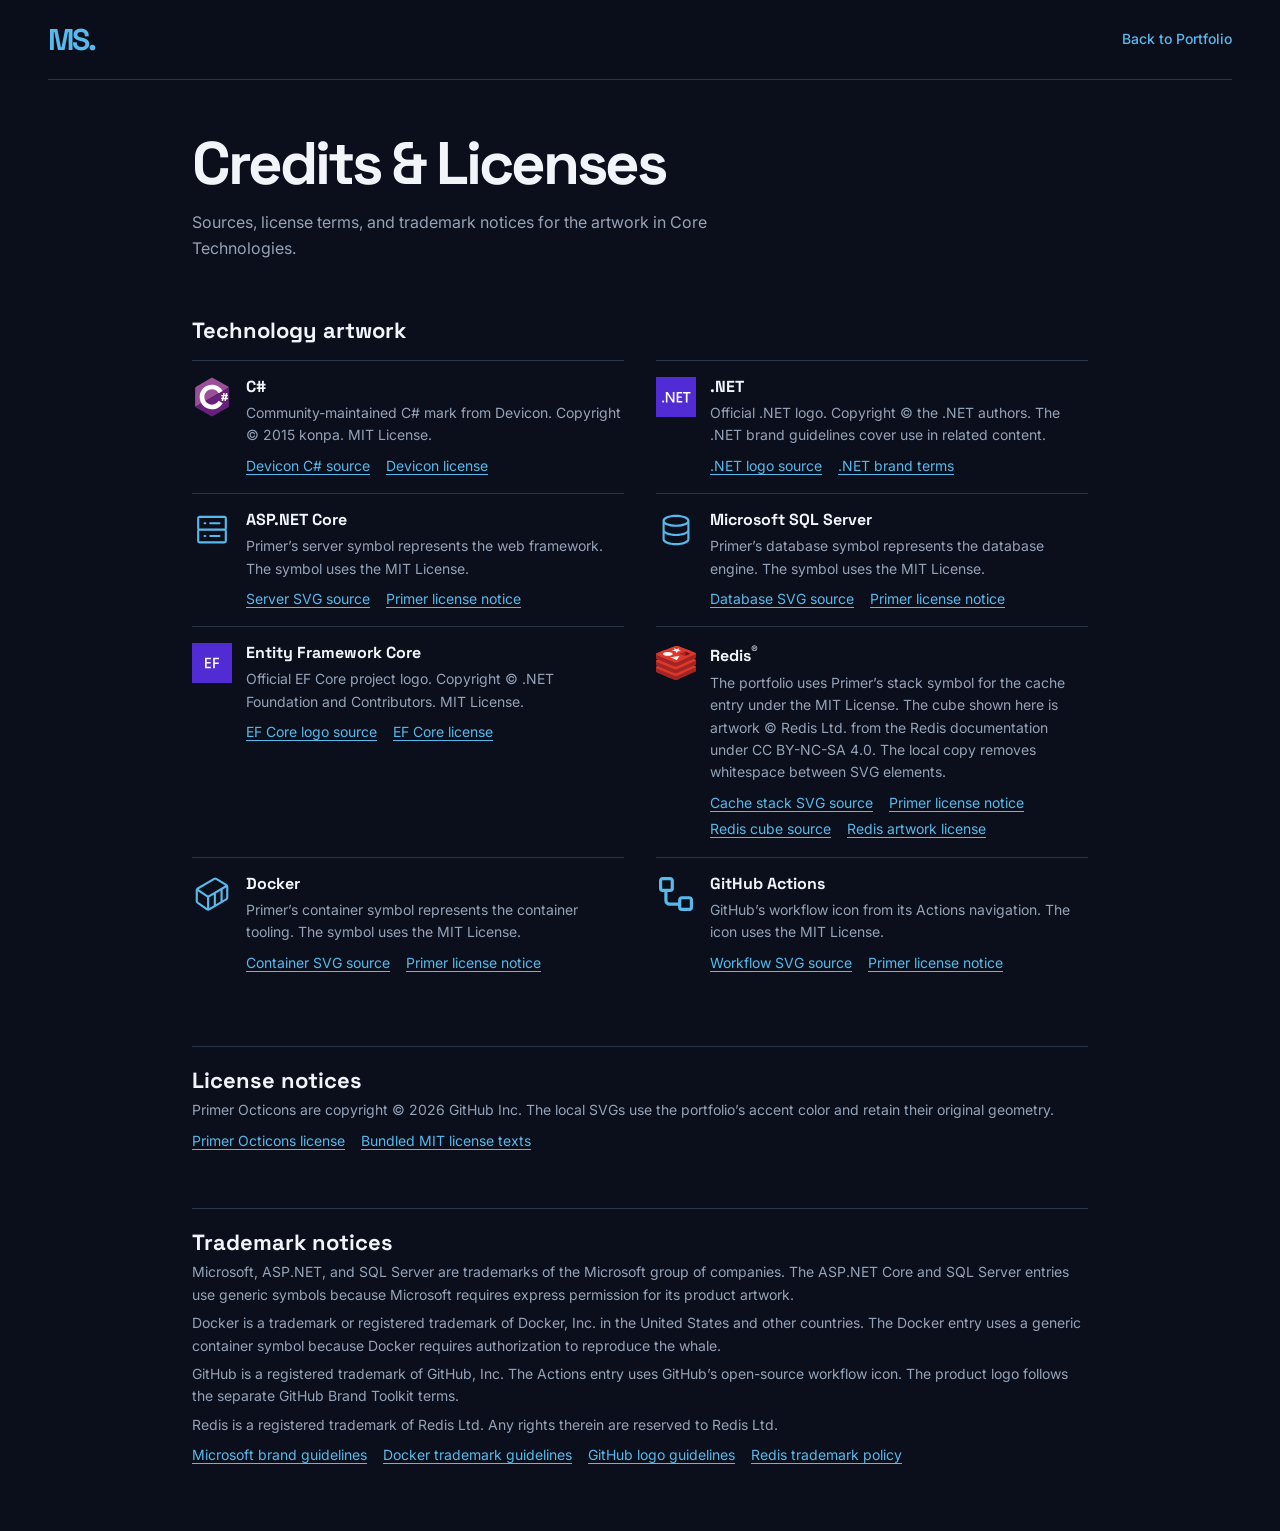
==== credits.html @ 42ba0c4b "feat: add core technologies and asset credits page" ====
<!doctype html>
<html lang="en" dir="ltr">
  <head>
    <meta charset="utf-8">
    <meta name="viewport" content="width=device-width, initial-scale=1">
    <meta name="description" content="Artwork sources, licenses, and trademark notices for Mark Sameeh’s portfolio.">
    <title>Credits &amp; Licenses | Mark Sameeh</title>
    <link rel="preconnect" href="https://fonts.googleapis.com">
    <link rel="preconnect" href="https://fonts.gstatic.com" crossorigin>
    <link rel="stylesheet" href="https://fonts.googleapis.com/css2?family=Inter:wght@400;500;600&amp;family=JetBrains+Mono:wght@400;500&amp;family=Space+Grotesk:wght@500;600;700&amp;display=swap">
    <link rel="stylesheet" href="./css/style.css">
    <link rel="stylesheet" href="./css/responsive.css">
  </head>
  <body>
    <a class="skip-link" href="#main-content">Skip to main content</a>
    <header class="site-header">
      <div class="container">
        <div class="header-inner">
          <a class="brand" href="./index.html" aria-label="Mark Sameeh, home">MS.</a>
          <a class="credits-back" href="./index.html#core-technologies-title">Back to Portfolio</a>
        </div>
      </div>
    </header>

    <main class="container credits-main" id="main-content" tabindex="-1">
      <h1>Credits &amp; Licenses</h1>
      <p class="credits-intro">Sources, license terms, and trademark notices for the artwork in Core Technologies.</p>

      <section class="credits-section" aria-labelledby="artwork-title">
        <h2 id="artwork-title">Technology artwork</h2>
        <ul class="credits-assets" role="list">
          <li class="credits-asset">
            <img class="technology-icon" src="./assets/icons/csharp.svg" width="40" height="40" alt="">
            <div>
              <h3>C#</h3>
              <p>Community-maintained C# mark from Devicon. Copyright © 2015 konpa. MIT License.</p>
              <div class="credits-links">
                <a href="https://github.com/devicons/devicon/blob/d98a72cb9a6d8e543ddbddc32bac231572349e96/icons/csharp/csharp-original.svg">Devicon C# source</a>
                <a href="https://github.com/devicons/devicon/blob/d98a72cb9a6d8e543ddbddc32bac231572349e96/LICENSE">Devicon license</a>
              </div>
            </div>
          </li>
          <li class="credits-asset">
            <img class="technology-icon" src="./assets/icons/dotnet.svg" width="40" height="40" alt="">
            <div>
              <h3>.NET</h3>
              <p>Official .NET logo. Copyright © the .NET authors. The .NET brand guidelines cover use in related content.</p>
              <div class="credits-links">
                <a href="https://github.com/dotnet/brand/blob/91845f6ddf2123b3bb1bfd1b6a386d9ce02b43aa/logo/dotnet-logo.svg">.NET logo source</a>
                <a href="https://github.com/dotnet/brand/blob/91845f6ddf2123b3bb1bfd1b6a386d9ce02b43aa/README.md#license">.NET brand terms</a>
              </div>
            </div>
          </li>
          <li class="credits-asset">
            <img class="technology-icon technology-symbol" src="./assets/icons/web-server.svg" width="40" height="40" alt="">
            <div>
              <h3>ASP.NET Core</h3>
              <p>Primer’s server symbol represents the web framework. The symbol uses the MIT License.</p>
              <div class="credits-links">
                <a href="https://github.com/primer/octicons/blob/35b70b19ae02abf88ae6d91af1e523ac44b9d9eb/icons/server-24.svg">Server SVG source</a>
                <a href="#primer-license">Primer license notice</a>
              </div>
            </div>
          </li>
          <li class="credits-asset">
            <img class="technology-icon technology-symbol" src="./assets/icons/database.svg" width="40" height="40" alt="">
            <div>
              <h3>Microsoft SQL Server</h3>
              <p>Primer’s database symbol represents the database engine. The symbol uses the MIT License.</p>
              <div class="credits-links">
                <a href="https://github.com/primer/octicons/blob/35b70b19ae02abf88ae6d91af1e523ac44b9d9eb/icons/database-24.svg">Database SVG source</a>
                <a href="#primer-license">Primer license notice</a>
              </div>
            </div>
          </li>
          <li class="credits-asset">
            <img class="technology-icon" src="./assets/icons/entity-framework-core.svg" width="40" height="40" alt="">
            <div>
              <h3>Entity Framework Core</h3>
              <p>Official EF Core project logo. Copyright © .NET Foundation and Contributors. MIT License.</p>
              <div class="credits-links">
                <a href="https://github.com/dotnet/efcore/blob/e0d5966debb42371a959e6a049135a0cea35056f/logo/ef-logo.svg">EF Core logo source</a>
                <a href="https://github.com/dotnet/efcore/blob/e0d5966debb42371a959e6a049135a0cea35056f/LICENSE.txt">EF Core license</a>
              </div>
            </div>
          </li>
          <li class="credits-asset">
            <img class="technology-icon" src="./assets/icons/redis.svg" width="40" height="40" alt="">
            <div>
              <h3>Redis<sup>®</sup></h3>
              <p>The portfolio uses Primer’s stack symbol for the cache entry under the MIT License. The cube shown here is artwork © Redis Ltd. from the Redis documentation under CC BY-NC-SA 4.0. The local copy removes whitespace between SVG elements.</p>
              <div class="credits-links">
                <a href="https://github.com/primer/octicons/blob/35b70b19ae02abf88ae6d91af1e523ac44b9d9eb/icons/stack-24.svg">Cache stack SVG source</a>
                <a href="#primer-license">Primer license notice</a>
                <a href="https://github.com/redis/docs/blob/dfd368914771bc609864baecfbe2951b21e04f73/assets/icons/redis-cube.svg">Redis cube source</a>
                <a href="https://creativecommons.org/licenses/by-nc-sa/4.0/">Redis artwork license</a>
              </div>
            </div>
          </li>
          <li class="credits-asset">
            <img class="technology-icon technology-symbol" src="./assets/icons/container.svg" width="40" height="40" alt="">
            <div>
              <h3>Docker</h3>
              <p>Primer’s container symbol represents the container tooling. The symbol uses the MIT License.</p>
              <div class="credits-links">
                <a href="https://github.com/primer/octicons/blob/35b70b19ae02abf88ae6d91af1e523ac44b9d9eb/icons/container-24.svg">Container SVG source</a>
                <a href="#primer-license">Primer license notice</a>
              </div>
            </div>
          </li>
          <li class="credits-asset">
            <img class="technology-icon technology-symbol" src="./assets/icons/github-actions.svg" width="40" height="40" alt="">
            <div>
              <h3>GitHub Actions</h3>
              <p>GitHub’s workflow icon from its Actions navigation. The icon uses the MIT License.</p>
              <div class="credits-links">
                <a href="https://github.com/primer/octicons/blob/35b70b19ae02abf88ae6d91af1e523ac44b9d9eb/icons/workflow-16.svg">Workflow SVG source</a>
                <a href="#primer-license">Primer license notice</a>
              </div>
            </div>
          </li>
        </ul>
      </section>

      <section class="credits-section credits-section-notices" aria-labelledby="license-title">
        <h2 id="license-title">License notices</h2>
        <p id="primer-license">Primer Octicons are copyright © 2026 GitHub Inc. The local SVGs use the portfolio’s accent color and retain their original geometry.</p>
        <div class="credits-links">
          <a href="https://github.com/primer/octicons/blob/35b70b19ae02abf88ae6d91af1e523ac44b9d9eb/LICENSE">Primer Octicons license</a>
          <a href="./assets/icons/credits.txt">Bundled MIT license texts</a>
        </div>
      </section>

      <section class="credits-section credits-section-notices" aria-labelledby="trademark-title">
        <h2 id="trademark-title">Trademark notices</h2>
        <p>Microsoft, ASP.NET, and SQL Server are trademarks of the Microsoft group of companies. The ASP.NET Core and SQL Server entries use generic symbols because Microsoft requires express permission for its product artwork.</p>
        <p>Docker is a trademark or registered trademark of Docker, Inc. in the United States and other countries. The Docker entry uses a generic container symbol because Docker requires authorization to reproduce the whale.</p>
        <p>GitHub is a registered trademark of GitHub, Inc. The Actions entry uses GitHub’s open-source workflow icon. The product logo follows the separate GitHub Brand Toolkit terms.</p>
        <p>Redis is a registered trademark of Redis Ltd. Any rights therein are reserved to Redis Ltd.</p>
        <div class="credits-links">
          <a href="https://www.microsoft.com/en-us/legal/intellectualproperty/trademarks">Microsoft brand guidelines</a>
          <a href="https://www.docker.com/legal/trademark-guidelines/">Docker trademark guidelines</a>
          <a href="https://brand.github.com/foundations/logo">GitHub logo guidelines</a>
          <a href="https://redis.io/legal/redis-trademark-policy/">Redis trademark policy</a>
        </div>
      </section>
    </main>
  </body>
</html>
---- css/style.css ----
:root {
  color-scheme: dark;
  --color-background: #0B0F1C;
  --color-surface: #131B2B;
  --color-accent: #58B9EB;
  --color-border: #293548;
  --color-text-primary: #F1F5F9;
  --color-text-secondary: #94A3B8;
  --color-success: #4ADE80;

  --font-heading: "Space Grotesk", system-ui, sans-serif;
  --font-body: "Inter", system-ui, sans-serif;
  --font-mono: "JetBrains Mono", ui-monospace, Consolas, monospace;

  --content-max-width: 80rem;
  --page-gutter: 1rem;
  --page-spacing: 2rem;
  --header-height: 4.5rem;
}

/* Reset */
*,
*::before,
*::after {
  box-sizing: border-box;
}

html {
  scroll-padding-block-start: calc(var(--header-height) + 0.5rem);
  -webkit-text-size-adjust: 100%;
  text-size-adjust: 100%;
}

body,
h1,
h2,
h3,
h4,
h5,
h6,
p,
blockquote,
figure {
  margin: 0;
}

img,
picture,
video,
svg {
  display: block;
  max-inline-size: 100%;
}

img,
video {
  block-size: auto;
}

button,
input,
select,
textarea {
  font: inherit;
}

/* Base styles */
body {
  min-block-size: 100vh;
  background-color: var(--color-background);
  color: var(--color-text-primary);
  font-family: var(--font-body);
  line-height: 1.6;
  overflow-wrap: break-word;
}

h1,
h2,
h3,
h4,
h5,
h6 {
  font-family: var(--font-heading);
  line-height: 1.2;
}

code,
kbd,
pre,
samp {
  font-family: var(--font-mono);
}

a {
  color: var(--color-accent);
  text-underline-offset: 0.2em;
}

/* Layout */
.container {
  max-inline-size: var(--content-max-width);
  margin-inline: auto;
  padding-inline: var(--page-gutter);
}

/* Keyboard navigation */
.visually-hidden {
  position: absolute;
  inline-size: 1px;
  block-size: 1px;
  padding: 0;
  overflow: hidden;
  clip-path: inset(50%);
  white-space: nowrap;
}

:focus-visible {
  outline: 2px solid var(--color-accent);
  outline-offset: 0.25rem;
}

.skip-link {
  position: fixed;
  z-index: 3;
  inset-block-start: 1rem;
  inset-inline-start: var(--page-gutter);
  transform: translateY(calc(-100% - 2rem));
  padding: 0.5rem 0.75rem;
  background-color: var(--color-surface);
}

.skip-link:focus {
  transform: none;
}

/* Site navigation */
.site-header {
  position: sticky;
  z-index: 2;
  inset-block-start: 0;
  background-color: var(--color-background);
}

@supports (backdrop-filter: blur(12px)) or (-webkit-backdrop-filter: blur(12px)) {
  .site-header {
    background-color: color-mix(in srgb, var(--color-background) 88%, transparent);
    -webkit-backdrop-filter: blur(12px);
    backdrop-filter: blur(12px);
  }
}

.header-inner {
  display: flex;
  flex-wrap: wrap;
  align-items: center;
  justify-content: space-between;
  column-gap: 1.5rem;
  min-block-size: var(--header-height);
  border-block-end: 1px solid var(--color-border);
}

.brand {
  display: inline-flex;
  align-items: center;
  min-block-size: 2.75rem;
  font-family: var(--font-heading);
  font-size: 1.875rem;
  font-weight: 700;
  letter-spacing: -0.07em;
  text-decoration: none;
}

.menu-toggle:not([hidden]) {
  display: inline-flex;
  align-items: center;
  justify-content: center;
  inline-size: 2.75rem;
  min-block-size: 2.75rem;
  padding: 0;
  border: 1px solid transparent;
  border-radius: 0.5rem;
  background-color: transparent;
  color: var(--color-text-primary);
  cursor: pointer;
}

.menu-toggle:hover,
.menu-toggle[aria-expanded="true"] {
  border-color: var(--color-border);
  background-color: var(--color-surface);
  color: var(--color-accent);
}

.menu-toggle[aria-expanded="false"] .menu-icon-close,
.menu-toggle[aria-expanded="true"] .menu-icon-open {
  display: none;
}

.primary-nav {
  flex-basis: 100%;
  padding-block: 0.5rem 1rem;
}

.nav-list,
.social-links {
  margin: 0;
  padding: 0;
  list-style: none;
}

.nav-list {
  font-size: 0.9375rem;
  font-weight: 500;
}

.nav-list a {
  position: relative;
  display: flex;
  align-items: center;
  min-block-size: 2.75rem;
  color: var(--color-text-primary);
  text-decoration: none;
}

.nav-list a[aria-disabled="true"],
.hero-greeting,
.hero-description {
  color: var(--color-text-secondary);
}

.nav-list a[href]:hover,
.nav-list a[aria-current="location"],
.nav-github:hover {
  color: var(--color-accent);
}

.nav-list a[href]::after {
  position: absolute;
  inset-block-end: 0.25rem;
  inset-inline-start: 0;
  inline-size: 1.75rem;
  block-size: 2px;
  border-radius: 1px;
  background-color: var(--color-accent);
  transform: scaleX(0);
  transform-origin: left;
  content: "";
}

.nav-list a[aria-current="location"]::after {
  transform: scaleX(0.72);
}

.nav-list a[href]:hover::after,
.nav-list a[href]:focus-visible::after {
  transform: scaleX(1);
}

.nav-status,
.nav-cv-status,
.action-status,
.architecture figcaption {
  color: var(--color-text-secondary);
  font-family: var(--font-mono);
  font-size: 0.75rem;
}

.nav-status {
  margin-block-start: 0.5rem;
}

.nav-actions {
  display: flex;
  align-items: center;
  gap: 0.5rem;
  margin-block-start: 0.75rem;
}

.nav-github {
  display: inline-grid;
  place-items: center;
  inline-size: 2.75rem;
  block-size: 2.75rem;
  border-radius: 0.5rem;
  color: var(--color-text-secondary);
}

.button.nav-cv {
  gap: 0.375rem;
  min-block-size: 2.75rem;
  padding: 0.375rem 0.625rem;
  background-color: transparent;
  color: var(--color-text-secondary);
}

.nav-cv-status {
  font-size: 0.6875rem;
}

/* Hero */
main {
  padding-block: var(--page-spacing);
  padding-block-start: calc(var(--page-spacing) - 1rem);
}

.hero {
  position: relative;
  isolation: isolate;
  display: grid;
  align-items: center;
  gap: clamp(2.75rem, 5vw, 4rem);
  padding-block: clamp(2rem, 5.5vw, 5rem);
  scroll-margin-block-start: calc(var(--page-spacing) - 1rem);
}

.hero::before {
  --grid-line: color-mix(in srgb, var(--color-border) 43%, transparent);

  position: absolute;
  z-index: -1;
  inset: 0;
  background-image:
    linear-gradient(to right, var(--grid-line) 1px, transparent 1px),
    linear-gradient(to bottom, var(--grid-line) 1px, transparent 1px);
  background-size: 2.5rem 2.5rem;
  mask-image: linear-gradient(transparent, #000 14% 83%, transparent);
  content: "";
  pointer-events: none;
}

.availability {
  position: relative;
  display: flex;
  align-items: center;
  gap: 0.625rem;
  margin-block-end: 1.5rem;
  color: var(--color-success);
  font-family: var(--font-mono);
  font-size: 0.75rem;
  font-weight: 500;
  letter-spacing: 0.075em;
}

.availability::before {
  flex: 0 0 0.5rem;
  block-size: 0.5rem;
  border-radius: 50%;
  background-color: currentColor;
  content: "";
}

.hero-greeting {
  margin-block-end: 0.375rem;
  font-size: clamp(1.125rem, 2vw, 1.5rem);
}

.hero h1 {
  font-size: clamp(2.75rem, 6.6vw, 5.5rem);
  line-height: 1;
  letter-spacing: -0.065em;
}

.hero h1 span,
.hero-role {
  color: var(--color-accent);
}

.hero-role {
  margin-block-start: 0.75rem;
  font-family: var(--font-heading);
  font-size: clamp(1.25rem, 2.75vw, 2.125rem);
  font-weight: 600;
  line-height: 1.2;
  letter-spacing: -0.03em;
}

.hero-description {
  max-inline-size: 35ch;
  margin-block-start: 1.25rem;
  font-size: clamp(1rem, 1.7vw, 1.1875rem);
}

.hero-actions {
  display: flex;
  flex-wrap: wrap;
  gap: 0.75rem;
  margin-block-start: 1.75rem;
}

.button {
  display: inline-flex;
  align-items: center;
  justify-content: center;
  gap: 0.5rem;
  min-block-size: 3rem;
  padding: 0.625rem 1rem;
  border: 1px solid transparent;
  border-radius: 0.5rem;
  font-size: 0.875rem;
  font-weight: 600;
  text-decoration: none;
}

.button-primary {
  background-color: var(--color-accent);
  color: var(--color-background);
}

.button-secondary {
  border-color: var(--color-border);
  background-color: var(--color-surface);
  color: var(--color-text-primary);
}

.button:disabled {
  opacity: 1;
}

.button-primary:not(:disabled):hover {
  background-color: color-mix(in srgb, var(--color-accent) 88%, var(--color-text-primary));
}

.button-secondary:not(:disabled):hover {
  border-color: var(--color-accent);
}

.action-status {
  margin-block-start: 0.625rem;
}

.social-links {
  display: flex;
  flex-wrap: wrap;
  gap: 0.375rem 1.375rem;
  margin-block-start: 1rem;
}

.social-links a {
  display: inline-flex;
  align-items: center;
  gap: 0.4375rem;
  min-block-size: 2.75rem;
  color: var(--color-text-secondary);
  font-size: 0.875rem;
  font-weight: 500;
  text-decoration: none;
}

.social-links a:hover {
  color: var(--color-accent);
}

/* Backend stack illustration */
.architecture {
  position: relative;
  inline-size: 100%;
  max-inline-size: 31rem;
  justify-self: center;
  background: radial-gradient(ellipse at 50% 46%, color-mix(in srgb, var(--color-accent) 14%, transparent), transparent 66%);
}

.architecture figcaption {
  margin-block-end: 0.75rem;
  text-align: center;
  text-transform: uppercase;
  letter-spacing: 0.1em;
}

.architecture-diagram {
  inline-size: 100%;
  block-size: auto;
}

.motion-toggle:not([hidden]) {
  position: absolute;
  z-index: 1;
  inset-block-start: 1.75rem;
  inset-inline-end: 0.25rem;
  display: grid;
  place-items: center;
  inline-size: 2.25rem;
  block-size: 2.25rem;
  padding: 0;
  border: 1px solid var(--color-border);
  border-radius: 0.5rem;
  background-color: var(--color-background);
  color: var(--color-text-secondary);
  cursor: pointer;
}

.motion-toggle:not([aria-disabled="true"]):hover {
  border-color: var(--color-accent);
  color: var(--color-accent);
}

.motion-toggle[aria-disabled="true"] {
  cursor: default;
}

.motion-toggle:not([data-paused]) .motion-icon-play,
.motion-toggle[data-paused] .motion-icon-pause {
  display: none;
}

.diagram-node {
  fill: var(--color-surface);
  stroke: color-mix(in srgb, var(--color-accent) 59%, var(--color-border));
  stroke-width: 1.25;
}

.diagram-node-api {
  stroke: var(--color-accent);
}

.diagram-node-deploy {
  stroke-dasharray: 4 3;
}

.diagram-connector,
.diagram-icon {
  fill: none;
  stroke: var(--color-accent);
  stroke-width: 1.5;
  stroke-linecap: round;
  stroke-linejoin: round;
}

.diagram-connector {
  stroke-dasharray: 4 5;
}

.diagram-junction {
  fill: var(--color-accent);
}

.diagram-particle,
.diagram-api-glow {
  visibility: hidden;
  opacity: 0;
  pointer-events: none;
}

.diagram-particle {
  fill: var(--color-accent);
  filter: drop-shadow(0 0 2px var(--color-accent));
}

.diagram-particle-client {
  --flow-path: path("M224 62V106");
  --flow-duration: 4.8s;
}

.diagram-particle-sql {
  --flow-path: path("M224 166V194H105V223");
  --flow-delay: 0.85s;
}

.diagram-particle-redis {
  --flow-path: path("M224 166V194H343V223");
  --flow-delay: 1.55s;
}

.diagram-api-glow {
  fill: none;
  stroke: var(--color-accent);
  stroke-width: 4;
  filter: blur(4px);
}

.diagram-divider {
  stroke: var(--color-border);
}

.diagram-text,
.diagram-label {
  dominant-baseline: middle;
}

.diagram-text {
  fill: var(--color-text-primary);
  font-size: 19px;
  font-weight: 500;
}

.diagram-label {
  fill: var(--color-text-secondary);
  font-family: var(--font-mono);
  font-size: 12px;
  letter-spacing: 0.12em;
}

/* Core technologies */
.core-technologies {
  padding-block: clamp(1.75rem, 4vw, 3rem);
  border-block: 1px solid var(--color-border);
  text-align: center;
}

.core-technologies h2 {
  color: var(--color-text-secondary);
  font-family: var(--font-mono);
  font-size: 0.8125rem;
  font-weight: 500;
  letter-spacing: 0.14em;
  text-transform: uppercase;
}

.technology-list {
  display: grid;
  grid-template-columns: repeat(2, minmax(0, 1fr));
  gap: 1.375rem 0.75rem;
  margin: 1.75rem 0 0;
  padding: 0;
  list-style: none;
}

.technology {
  display: grid;
  grid-template-rows: 2.5rem auto;
  justify-items: center;
  align-items: start;
  gap: 0.625rem;
}

.technology-icon {
  inline-size: 2.5rem;
  block-size: 2.5rem;
  object-fit: contain;
}

.technology-symbol {
  padding: 0.1875rem;
}

.technology-label {
  max-inline-size: 16ch;
  font-size: 0.875rem;
  font-weight: 500;
  line-height: 1.4;
  text-wrap: balance;
}

.technology-credits {
  margin-block-start: 1.5rem;
  color: var(--color-text-secondary);
  font-size: 0.75rem;
}

.technology-credits a {
  display: inline-block;
}

/* Credits and licenses */
.credits-back {
  display: inline-flex;
  align-items: center;
  min-block-size: 2.75rem;
  font-size: 0.875rem;
  font-weight: 500;
  text-decoration: none;
}

.credits-back:hover {
  text-decoration: underline;
}

.credits-main {
  max-inline-size: 62rem;
}

.credits-main h1 {
  font-size: clamp(2.25rem, 5vw, 3.75rem);
  letter-spacing: -0.05em;
}

.credits-intro {
  max-inline-size: 60ch;
  margin-block-start: 0.625rem;
  color: var(--color-text-secondary);
}

.credits-section {
  margin-block-start: clamp(2rem, 5vw, 3.5rem);
}

.credits-section h2 {
  font-size: 1.375rem;
}

.credits-assets {
  display: grid;
  grid-template-columns: repeat(auto-fit, minmax(min(100%, 23rem), 1fr));
  gap: 0 2rem;
  margin: 1rem 0 0;
  padding: 0;
  list-style: none;
}

.credits-asset {
  display: grid;
  grid-template-columns: 2.5rem minmax(0, 1fr);
  gap: 0.875rem;
  padding-block: 1rem;
  border-block-start: 1px solid var(--color-border);
}

.credits-asset h3 {
  font-size: 1rem;
}

.credits-asset p,
.credits-section > p {
  margin-block-start: 0.375rem;
  color: var(--color-text-secondary);
  font-size: 0.875rem;
}

.credits-links {
  display: flex;
  flex-wrap: wrap;
  gap: 0.25rem 1rem;
  margin-block-start: 0.5rem;
  font-size: 0.875rem;
}

.credits-section-notices {
  padding-block-start: 1.25rem;
  border-block-start: 1px solid var(--color-border);
}

@media (hover: hover) {
  .diagram-item:hover > .diagram-node {
    stroke: color-mix(in srgb, var(--color-accent) 82%, var(--color-text-primary));
    filter: drop-shadow(0 0 5px color-mix(in srgb, var(--color-accent) 35%, transparent));
  }

  .technology:hover .technology-label {
    color: var(--color-accent);
    text-shadow: 0 0 0.625rem color-mix(in srgb, var(--color-accent) 25%, transparent);
  }
}

@media (hover: hover) and (prefers-reduced-motion: no-preference) {
  .technology {
    transition: transform 180ms ease;
  }

  .technology-label {
    transition: color 180ms ease, text-shadow 180ms ease;
  }

  .technology:hover {
    transform: translateY(-0.1875rem);
  }
}

@keyframes diagram-data-flow {
  0% {
    offset-distance: 0%;
    opacity: 0;
  }

  8%,
  40% {
    opacity: 0.9;
  }

  52%,
  100% {
    offset-distance: 100%;
    opacity: 0;
  }
}

@keyframes diagram-api-breathe {
  0%,
  100% { opacity: 0.14; }

  50% { opacity: 0.48; }
}

@keyframes availability-pulse {
  0% {
    transform: translateY(-50%) scale(1);
    opacity: 0.45;
  }

  62%,
  100% {
    transform: translateY(-50%) scale(2.15);
    opacity: 0;
  }
}

@media (prefers-reduced-motion: no-preference) {
  [data-motion-running] {
    --motion-play-state: running;
  }

  .availability::after {
    position: absolute;
    inset-block-start: 50%;
    inset-inline-start: 0;
    inline-size: 0.5rem;
    block-size: 0.5rem;
    border: 1px solid currentColor;
    border-radius: 50%;
    visibility: hidden;
    pointer-events: none;
    animation: availability-pulse 4s ease-out infinite var(--motion-play-state, paused);
    content: "";
  }

  .availability[data-motion-running]::after,
  .architecture-diagram[data-motion-running] .diagram-api-glow {
    visibility: visible;
  }

  .diagram-api-glow {
    animation: diagram-api-breathe 6s ease-in-out infinite var(--motion-play-state, paused);
  }

  @supports (offset-path: path("M0 0H1") view-box) {
    .diagram-particle {
      offset-path: var(--flow-path) view-box;
      offset-rotate: 0deg;
      animation: diagram-data-flow var(--flow-duration, 6.8s) linear var(--flow-delay, 0s) infinite var(--motion-play-state, paused);
    }

    .architecture-diagram[data-motion-running] .diagram-particle {
      visibility: visible;
    }
  }

  .diagram-node {
    transition: stroke 180ms ease, filter 180ms ease;
  }

  .menu-toggle,
  .nav-list a[href],
  .nav-github,
  .button,
  .motion-toggle,
  .social-links a {
    transition: color 160ms ease, background-color 160ms ease, border-color 160ms ease;
  }

  .nav-list a[href]::after {
    transition: transform 160ms ease;
  }
}
---- css/responsive.css ----
@media (width < 48rem) {
  .site-header:has(.menu-toggle[hidden]) {
    position: static;
  }

  .nav-list li + li {
    border-block-start: 1px solid var(--color-border);
  }

  .menu-toggle:not([hidden]) + .primary-nav {
    position: absolute;
    inset-block-start: 100%;
    inset-inline: 0;
    max-block-size: calc(100dvh - var(--header-height));
    padding-inline: var(--page-gutter);
    overflow-y: auto;
    border-block-end: 1px solid var(--color-border);
    background-color: var(--color-background);
    box-shadow: 0 1rem 2rem rgb(0 0 0 / 22%);
    opacity: 0;
    visibility: hidden;
    transform: translateY(-0.375rem);
  }

  .menu-toggle[aria-expanded="true"]:not([hidden]) + .primary-nav {
    opacity: 1;
    visibility: visible;
    transform: none;
  }

  @media (prefers-reduced-motion: no-preference) {
    .menu-toggle:not([hidden]) + .primary-nav {
      transition: opacity 160ms ease, transform 160ms ease, visibility 160ms;
    }
  }
}

@media (min-width: 48rem) {
  :root {
    --page-gutter: 2rem;
    --page-spacing: 3rem;
    --header-height: 5rem;
  }

  .header-inner {
    flex-wrap: nowrap;
    column-gap: clamp(1rem, 2vw, 2rem);
  }

  .primary-nav {
    display: grid;
    grid-template-columns: minmax(0, 1fr) auto;
    flex: 1;
    align-items: center;
    gap: 1rem;
    padding-block: 0;
  }

  .nav-sections,
  .nav-list {
    display: flex;
    align-items: center;
    gap: clamp(0.75rem, 1.6vw, 1.75rem);
  }

  .nav-sections {
    justify-content: center;
  }

  .nav-list a[href]::after {
    inline-size: 100%;
  }

  .nav-status {
    margin-block-start: 0;
    padding-inline-start: 0.75rem;
    border-inline-start: 1px solid var(--color-border);
  }

  .nav-actions {
    margin-block-start: 0;
  }

  .technology-list {
    grid-template-columns: repeat(4, minmax(0, 1fr));
  }
}

@media (min-width: 64rem) {
  :root {
    --page-gutter: 3rem;
    --page-spacing: 4rem;
  }

  .hero {
    grid-template-columns: minmax(0, 1.15fr) minmax(0, 1fr);
  }
}

@media (min-width: 80rem) {
  .technology-list {
    grid-template-columns: repeat(8, minmax(0, 1fr));
  }
}
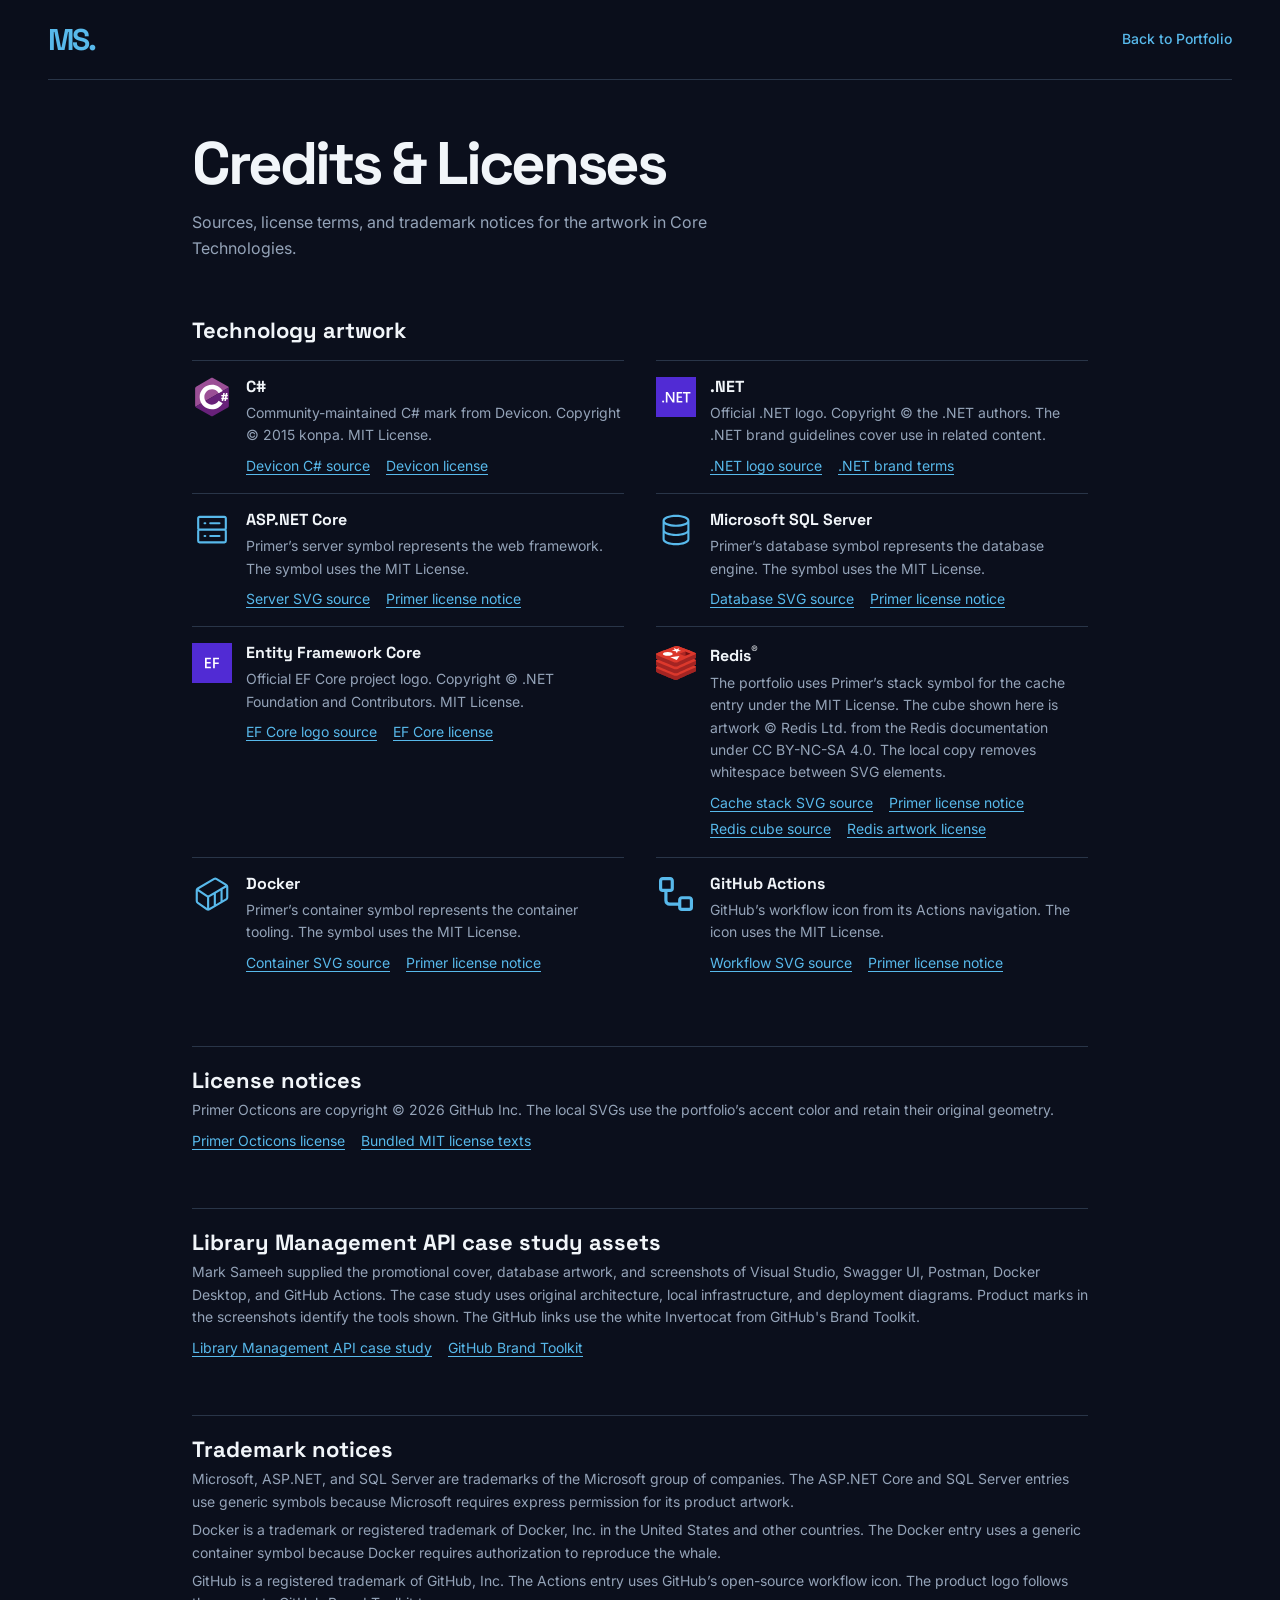
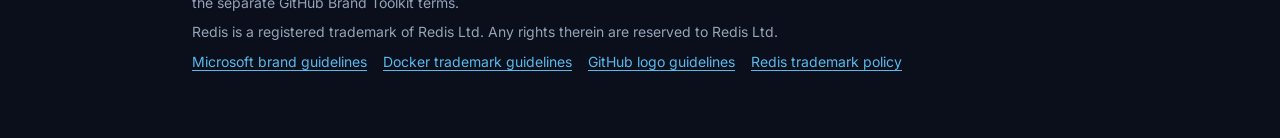
==== commit c49e72ed: "feat: add Library Management API case study" ====
--- a/credits.html
+++ b/credits.html
@@ -131,6 +131,15 @@
         </div>
       </section>
 
+      <section class="credits-section credits-section-notices" aria-labelledby="case-credits-title">
+        <h2 id="case-credits-title">Library Management API case study assets</h2>
+        <p>Mark Sameeh supplied the promotional cover, database artwork, and screenshots of Visual Studio, Swagger UI, Postman, Docker Desktop, and GitHub Actions. The case study uses original architecture, local infrastructure, and deployment diagrams. Product marks in the screenshots identify the tools shown. The GitHub links use the white Invertocat from GitHub's Brand Toolkit.</p>
+        <div class="credits-links">
+          <a href="./projects/library-management.html">Library Management API case study</a>
+          <a href="https://brand.github.com/foundations/logo">GitHub Brand Toolkit</a>
+        </div>
+      </section>
+
       <section class="credits-section credits-section-notices" aria-labelledby="trademark-title">
         <h2 id="trademark-title">Trademark notices</h2>
         <p>Microsoft, ASP.NET, and SQL Server are trademarks of the Microsoft group of companies. The ASP.NET Core and SQL Server entries use generic symbols because Microsoft requires express permission for its product artwork.</p>
--- a/css/style.css
+++ b/css/style.css
@@ -12,8 +12,8 @@
   --font-body: "Inter", system-ui, sans-serif;
   --font-mono: "JetBrains Mono", ui-monospace, Consolas, monospace;
 
-  --content-max-width: 80rem;
-  --page-gutter: 1rem;
+  --content-max-width: 1600px;
+  --page-gutter: 20px;
   --page-spacing: 2rem;
   --header-height: 4.5rem;
 }
@@ -98,7 +98,7 @@
 
 /* Layout */
 .container {
-  max-inline-size: var(--content-max-width);
+  max-inline-size: calc(var(--content-max-width) + 2 * var(--page-gutter));
   margin-inline: auto;
   padding-inline: var(--page-gutter);
 }
@@ -123,7 +123,7 @@
   position: fixed;
   z-index: 3;
   inset-block-start: 1rem;
-  inset-inline-start: var(--page-gutter);
+  inset-inline-start: max(var(--page-gutter), calc((100% - var(--content-max-width)) / 2));
   transform: translateY(calc(-100% - 2rem));
   padding: 0.5rem 0.75rem;
   background-color: var(--color-surface);
@@ -650,6 +650,468 @@
   display: inline-block;
 }
 
+/* About me */
+.about {
+  display: grid;
+  align-items: center;
+  gap: clamp(2rem, 5vw, 4.5rem);
+  padding-block: clamp(3rem, 6.5vw, 6rem) clamp(1.5rem, 4vw, 3rem);
+}
+
+.about-label,
+.projects-label {
+  margin-block-end: 0.875rem;
+  color: var(--color-accent);
+  font-family: var(--font-mono);
+  font-size: 0.8125rem;
+  font-weight: 500;
+  letter-spacing: 0.12em;
+}
+
+.about h2,
+.projects h2 {
+  max-inline-size: 18ch;
+  font-size: clamp(2.25rem, 4vw, 3.5rem);
+  line-height: 1.05;
+  letter-spacing: -0.055em;
+  text-wrap: balance;
+}
+
+.about:focus-visible,
+.projects:focus-visible {
+  outline: none;
+}
+
+.about:focus-visible h2,
+.projects:focus-visible h2 {
+  outline: 2px solid var(--color-accent);
+  outline-offset: 0.25rem;
+}
+
+.about h2 span,
+.projects h2 span,
+.about-stat-value {
+  color: var(--color-accent);
+}
+
+.about-biography {
+  display: grid;
+  gap: 0.875rem;
+  max-inline-size: 61ch;
+  margin-block-start: 1.25rem;
+  color: var(--color-text-secondary);
+  font-size: clamp(0.9375rem, 1.6vw, 1.0625rem);
+  line-height: 1.7;
+}
+
+.about-details {
+  display: grid;
+  grid-template-columns: repeat(2, minmax(0, 1fr));
+  gap: 1.125rem 1.5rem;
+  max-inline-size: 38rem;
+  margin: 1.75rem 0 0;
+  padding-block-start: 1.25rem;
+  border-block-start: 1px solid var(--color-border);
+}
+
+.about-detail {
+  position: relative;
+  padding-inline-start: 1.625rem;
+}
+
+.about-detail dt {
+  color: var(--color-text-secondary);
+  font-family: var(--font-mono);
+  font-size: 0.75rem;
+  letter-spacing: 0.05em;
+  text-transform: uppercase;
+}
+
+.about-detail svg {
+  position: absolute;
+  inset-block-start: 0.0625rem;
+  inset-inline-start: 0;
+  color: var(--color-accent);
+}
+
+.about-detail dd {
+  margin: 0.25rem 0 0;
+  font-size: 0.875rem;
+  line-height: 1.5;
+}
+
+.about-stats {
+  display: grid;
+  grid-template-columns: repeat(2, minmax(0, 1fr));
+  grid-auto-rows: 1fr;
+  gap: clamp(0.75rem, 2vw, 1rem);
+  margin: 0;
+  padding: 0;
+  list-style: none;
+}
+
+.about-stat {
+  position: relative;
+  display: grid;
+  align-content: start;
+  gap: 0.5rem;
+  min-block-size: clamp(7.25rem, 11vw, 9.5rem);
+  padding: clamp(0.875rem, 2vw, 1.5rem);
+  border: 1px solid var(--color-border);
+  border-radius: 0.75rem;
+  background-color: var(--color-surface);
+}
+
+.about-stat-icon {
+  --icon-inset: clamp(0.5rem, 1.6vw, 1rem);
+
+  position: absolute;
+  inset-block-start: var(--icon-inset);
+  inset-inline-end: var(--icon-inset);
+  inline-size: clamp(1.25rem, 6vw, 2rem);
+  block-size: auto;
+  padding: clamp(0.1875rem, 1vw, 0.375rem);
+  border-radius: 0.375rem;
+  color: var(--color-accent);
+  background-color: color-mix(in srgb, var(--color-accent) 11%, var(--color-surface));
+  pointer-events: none;
+}
+
+.about-stat-value {
+  justify-self: start;
+  font-family: var(--font-heading);
+  font-size: clamp(2rem, 4vw, 3rem);
+  line-height: 1;
+  letter-spacing: -0.045em;
+}
+
+.about-stat-label {
+  color: var(--color-text-secondary);
+  font-size: 0.875rem;
+  line-height: 1.45;
+}
+
+/* Featured projects */
+.projects {
+  padding-block: clamp(2rem, 5vw, 4.5rem) clamp(2rem, 5vw, 4rem);
+  border-block-start: 1px solid var(--color-border);
+}
+
+.projects-header {
+  display: grid;
+  grid-template-areas:
+    "label controls"
+    "heading heading"
+    "intro intro";
+  grid-template-columns: minmax(0, 1fr) auto;
+  grid-template-rows: minmax(2.75rem, auto) auto auto;
+  align-items: center;
+  gap: 0.625rem 1rem;
+  margin-block-end: clamp(1.25rem, 2.6vw, 2rem);
+}
+
+.projects-label {
+  grid-area: label;
+  margin-block-end: 0;
+}
+
+.projects h2 {
+  grid-area: heading;
+}
+
+.projects-intro {
+  grid-area: intro;
+  max-inline-size: 62ch;
+  color: var(--color-text-secondary);
+}
+
+.project-controls {
+  grid-area: controls;
+  align-self: end;
+}
+
+.project-controls:not([hidden]) {
+  display: flex;
+  gap: 0.5rem;
+}
+
+.project-arrow {
+  display: grid;
+  place-items: center;
+  inline-size: 2.75rem;
+  block-size: 2.75rem;
+  padding: 0;
+  border: 1px solid var(--color-border);
+  border-radius: 0.5rem;
+  background-color: var(--color-surface);
+  color: var(--color-text-primary);
+  cursor: pointer;
+}
+
+.project-arrow[aria-disabled="true"] {
+  color: var(--color-text-secondary);
+  opacity: 0.55;
+  cursor: default;
+}
+
+.project-arrow:not([aria-disabled="true"]):hover {
+  border-color: var(--color-accent);
+  color: var(--color-accent);
+}
+
+.project-track {
+  --project-visible: 1;
+  --project-gap: clamp(0.875rem, 2vw, 1.5rem);
+
+  display: grid;
+  grid-auto-flow: column;
+  grid-auto-columns: calc((100% - (var(--project-visible) - 1) * var(--project-gap)) / var(--project-visible));
+  gap: var(--project-gap);
+  margin: 0;
+  padding: 0 0 0.625rem;
+  overflow-x: auto;
+  overscroll-behavior-inline: contain;
+  scroll-snap-type: x mandatory;
+  scrollbar-color: var(--color-border) transparent;
+  scrollbar-width: thin;
+  list-style: none;
+}
+
+.projects:has(.project-controls:not([hidden])) .project-track {
+  scrollbar-width: none;
+}
+
+.project-slide {
+  display: flex;
+  min-inline-size: 0;
+  scroll-snap-align: start;
+}
+
+.project-card {
+  display: flex;
+  flex-direction: column;
+  inline-size: 100%;
+  min-inline-size: 0;
+  border: 1px solid var(--color-border);
+  border-radius: 0.75rem;
+  background-color: var(--color-surface);
+}
+
+.project-card:focus-within {
+  border-color: color-mix(in srgb, var(--color-accent) 60%, var(--color-border));
+}
+
+.project-cover {
+  aspect-ratio: 4 / 3;
+  overflow: hidden;
+  border-radius: calc(0.75rem - 1px) calc(0.75rem - 1px) 0 0;
+  background-color: var(--color-background);
+}
+
+.project-cover img {
+  inline-size: 100%;
+  block-size: 100%;
+  object-fit: contain;
+}
+
+a.project-cover {
+  display: block;
+}
+
+a.project-cover:focus-visible {
+  outline-offset: -0.25rem;
+}
+
+.project-card-body {
+  display: flex;
+  flex: 1;
+  flex-direction: column;
+  align-items: start;
+  gap: 0.75rem;
+  padding: clamp(0.875rem, 1.6vw, 1.5rem);
+}
+
+.project-meta {
+  display: flex;
+  flex-wrap: wrap;
+  align-items: center;
+  gap: 0.375rem 0.625rem;
+}
+
+.project-category,
+.project-deployment,
+.project-tags,
+.project-action-status {
+  font-family: var(--font-mono);
+  font-size: 0.75rem;
+}
+
+.project-category {
+  color: var(--color-text-secondary);
+}
+
+.project-deployment {
+  display: inline-flex;
+  align-items: center;
+  gap: 0.375rem;
+  color: var(--color-success);
+}
+
+.project-deployment::before {
+  inline-size: 0.375rem;
+  block-size: 0.375rem;
+  border-radius: 50%;
+  background-color: currentColor;
+  content: "";
+}
+
+.project-card h3 {
+  font-size: clamp(1.375rem, 2vw, 1.75rem);
+  letter-spacing: -0.035em;
+}
+
+.project-card h3 a {
+  color: inherit;
+  text-decoration: none;
+}
+
+.project-card h3 a:is(:hover, :focus-visible) {
+  text-decoration: underline;
+}
+
+.project-description {
+  max-inline-size: 54ch;
+  color: var(--color-text-secondary);
+  font-size: 0.9375rem;
+}
+
+.project-tags {
+  display: flex;
+  flex-wrap: wrap;
+  gap: 0.375rem;
+  margin: 0;
+  padding: 0;
+  color: color-mix(in srgb, var(--color-accent) 55%, var(--color-text-primary));
+  list-style: none;
+}
+
+.project-tags li {
+  padding: 0.1875rem 0.5rem;
+  border: 1px solid color-mix(in srgb, var(--color-accent) 24%, var(--color-border));
+  border-radius: 999px;
+  background-color: color-mix(in srgb, var(--color-accent) 8%, var(--color-surface));
+}
+
+.project-actions {
+  display: grid;
+  grid-template-columns: minmax(0, 1fr);
+  align-self: stretch;
+  gap: 0.375rem;
+  margin-block-start: auto;
+  padding-block-start: 0.375rem;
+  font-size: 0.875rem;
+}
+
+.project-action-links {
+  display: flex;
+  flex-wrap: wrap;
+  align-items: center;
+  justify-content: center;
+  gap: 0.375rem 0.75rem;
+}
+
+.project-action-links a,
+.projects-more a {
+  display: inline-flex;
+  align-items: center;
+  gap: 0.375rem;
+  min-block-size: 2.75rem;
+  font-weight: 500;
+  text-decoration: none;
+}
+
+.projects-more a:hover {
+  text-decoration: underline;
+}
+
+.project-action-links a:is(:hover, :focus-visible) {
+  color: color-mix(in srgb, var(--color-accent) 70%, var(--color-text-primary));
+  text-decoration: underline;
+}
+
+.project-action-links a :is(img, svg) {
+  flex: none;
+  inline-size: 0.875rem;
+  block-size: auto;
+}
+
+.project-action-links a:focus-visible {
+  outline-offset: 0;
+}
+
+.project-explore {
+  min-block-size: 2.75rem;
+  padding: 0.375rem 0.625rem;
+  color: var(--color-text-secondary);
+  text-align: center;
+}
+
+.project-explore svg {
+  flex: 0 0 auto;
+}
+
+.project-explore[href] {
+  color: var(--color-accent);
+}
+
+.project-action-status {
+  padding-inline-start: 0.375rem;
+  border-inline-start: 1px solid var(--color-border);
+  font-weight: 400;
+}
+
+.project-pagination:not([hidden]) {
+  display: flex;
+  justify-content: center;
+}
+
+.project-dot:not([hidden]) {
+  display: grid;
+  place-items: center;
+  inline-size: 2.75rem;
+  block-size: 2.75rem;
+  padding: 0;
+  border: 0;
+  border-radius: 0.375rem;
+  background-color: transparent;
+  color: var(--color-text-secondary);
+  cursor: pointer;
+}
+
+.project-dot::before {
+  inline-size: 0.5rem;
+  block-size: 0.5rem;
+  border: 1px solid currentColor;
+  border-radius: 1rem;
+  content: "";
+}
+
+.project-dot:hover,
+.project-dot[aria-current="true"] {
+  color: var(--color-accent);
+}
+
+.project-dot[aria-current="true"]::before {
+  inline-size: 1.125rem;
+  background-color: currentColor;
+}
+
+.projects-more {
+  margin-block-start: 0.25rem;
+  font-size: 0.875rem;
+  text-align: center;
+}
+
 /* Credits and licenses */
 .credits-back {
   display: inline-flex;
@@ -738,6 +1200,19 @@
     color: var(--color-accent);
     text-shadow: 0 0 0.625rem color-mix(in srgb, var(--color-accent) 25%, transparent);
   }
+
+  .about-stat:hover {
+    border-color: color-mix(in srgb, var(--color-accent) 60%, var(--color-border));
+  }
+
+  .project-card:hover {
+    border-color: color-mix(in srgb, var(--color-accent) 60%, var(--color-border));
+  }
+
+  .project-tags li:hover {
+    border-color: color-mix(in srgb, var(--color-accent) 44%, var(--color-border));
+    background-color: color-mix(in srgb, var(--color-accent) 14%, var(--color-surface));
+  }
 }
 
 @media (hover: hover) and (prefers-reduced-motion: no-preference) {
@@ -751,6 +1226,34 @@
 
   .technology:hover {
     transform: translateY(-0.1875rem);
+  }
+
+  .about-stat {
+    transition: transform 180ms ease, border-color 180ms ease;
+  }
+
+  .about-stat:hover {
+    transform: translateY(-0.125rem);
+  }
+
+  .project-card {
+    transition: border-color 180ms ease;
+  }
+
+  .project-cover img {
+    transition: transform 240ms ease;
+  }
+
+  .project-card:hover .project-cover img {
+    transform: scale(1.015);
+  }
+
+  .project-tags li {
+    transition: background-color 160ms ease, border-color 160ms ease;
+  }
+
+  .project-action-links a {
+    transition: color 160ms ease;
   }
 }
 
@@ -793,6 +1296,14 @@
 }
 
 @media (prefers-reduced-motion: no-preference) {
+  html:has(#about:target, #projects:target) {
+    scroll-behavior: smooth;
+  }
+
+  .project-track {
+    scroll-behavior: smooth;
+  }
+
   [data-motion-running] {
     --motion-play-state: running;
   }
@@ -840,6 +1351,7 @@
   .nav-list a[href],
   .nav-github,
   .button,
+  .project-arrow,
   .motion-toggle,
   .social-links a {
     transition: color 160ms ease, background-color 160ms ease, border-color 160ms ease;
--- a/css/responsive.css
+++ b/css/responsive.css
@@ -1,3 +1,10 @@
+@media (width < 20rem) {
+  .about-details,
+  .about-stats {
+    grid-template-columns: minmax(0, 1fr);
+  }
+}
+
 @media (width < 48rem) {
   .site-header:has(.menu-toggle[hidden]) {
     position: static;
@@ -37,7 +44,7 @@
 
 @media (min-width: 48rem) {
   :root {
-    --page-gutter: 2rem;
+    --page-gutter: 32px;
     --page-spacing: 3rem;
     --header-height: 5rem;
   }
@@ -84,20 +91,47 @@
   .technology-list {
     grid-template-columns: repeat(4, minmax(0, 1fr));
   }
+
+  .projects-header {
+    grid-template-areas:
+      "label controls"
+      "heading controls"
+      "intro controls";
+    grid-template-rows: auto;
+  }
+
+  .project-track {
+    --project-visible: 2;
+  }
 }
 
 @media (min-width: 64rem) {
   :root {
-    --page-gutter: 3rem;
     --page-spacing: 4rem;
   }
 
   .hero {
     grid-template-columns: minmax(0, 1.15fr) minmax(0, 1fr);
   }
+
+  .about {
+    grid-template-columns: minmax(0, 1.2fr) minmax(0, 1fr);
+  }
+
+  .project-track {
+    --project-visible: 3;
+  }
 }
 
 @media (min-width: 80rem) {
+  :root {
+    --page-gutter: 48px;
+  }
+
+  .architecture {
+    max-inline-size: 38rem;
+  }
+
   .technology-list {
     grid-template-columns: repeat(8, minmax(0, 1fr));
   }
